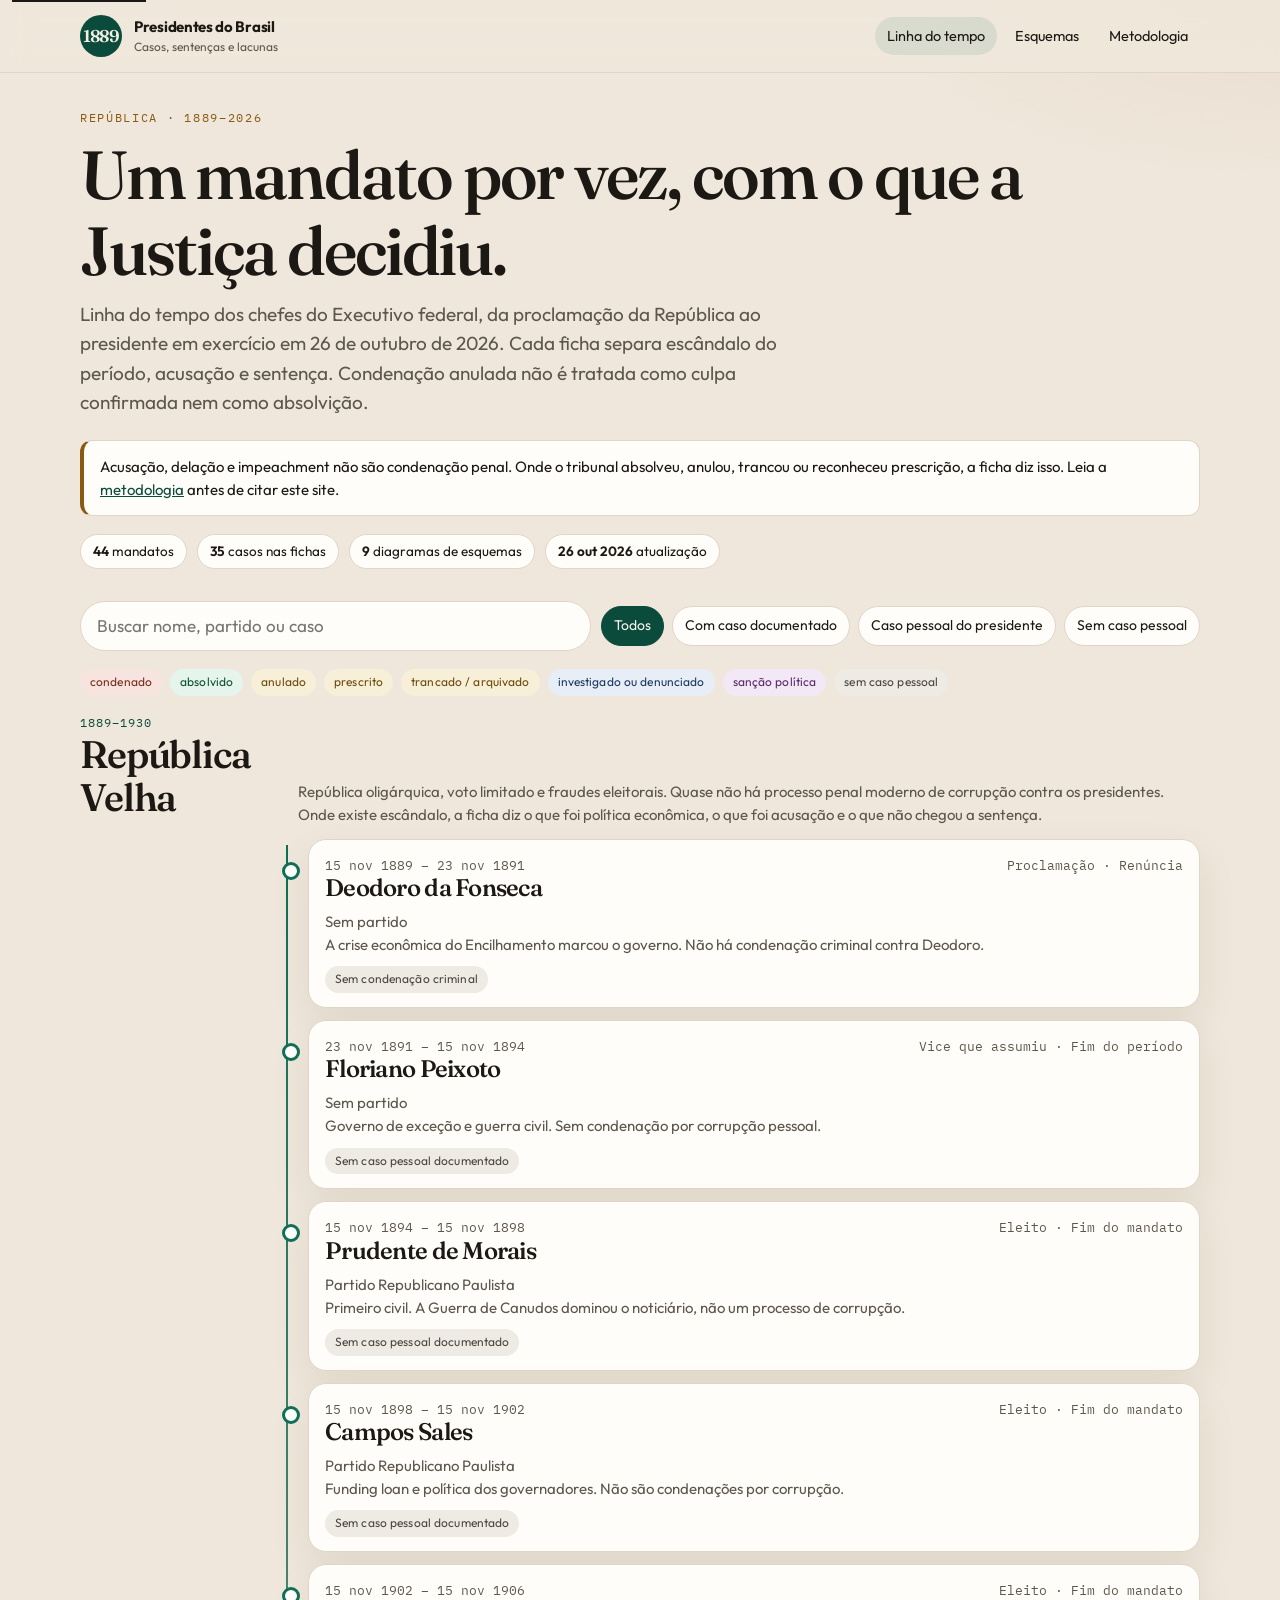
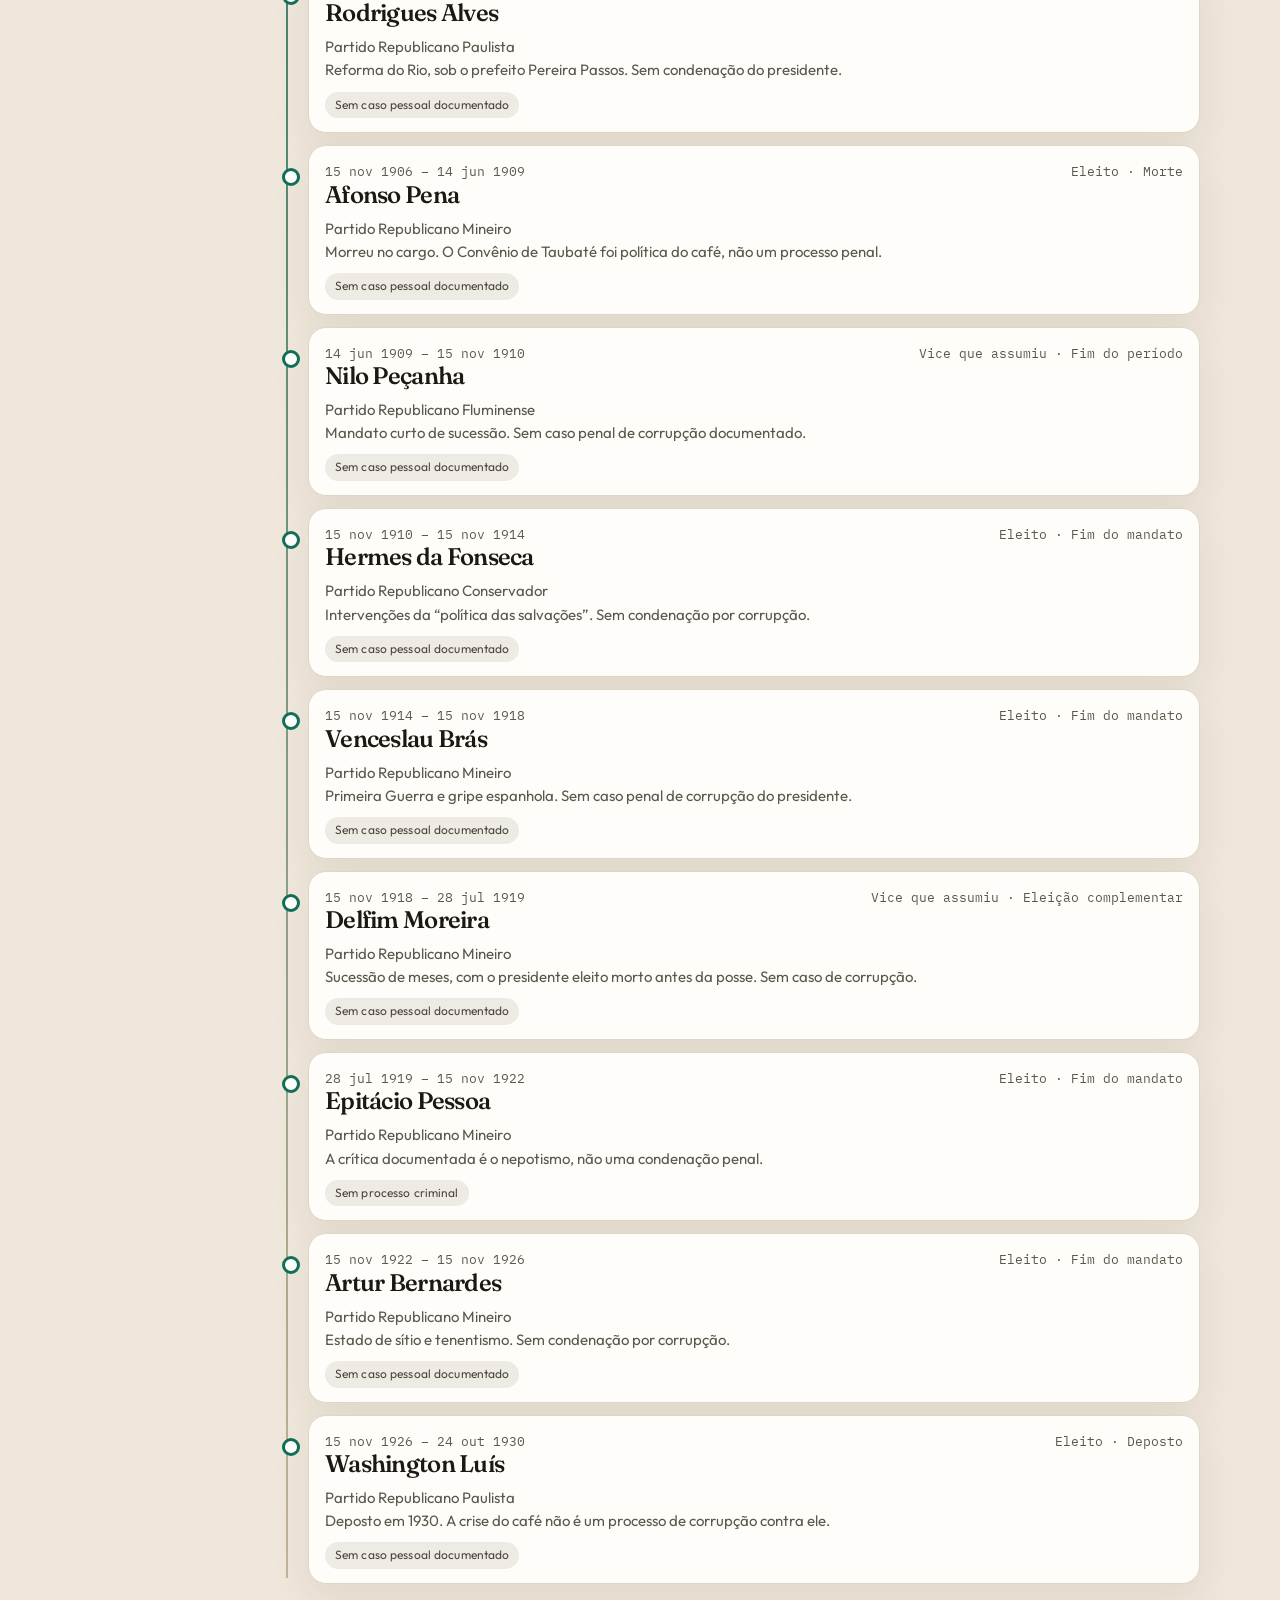
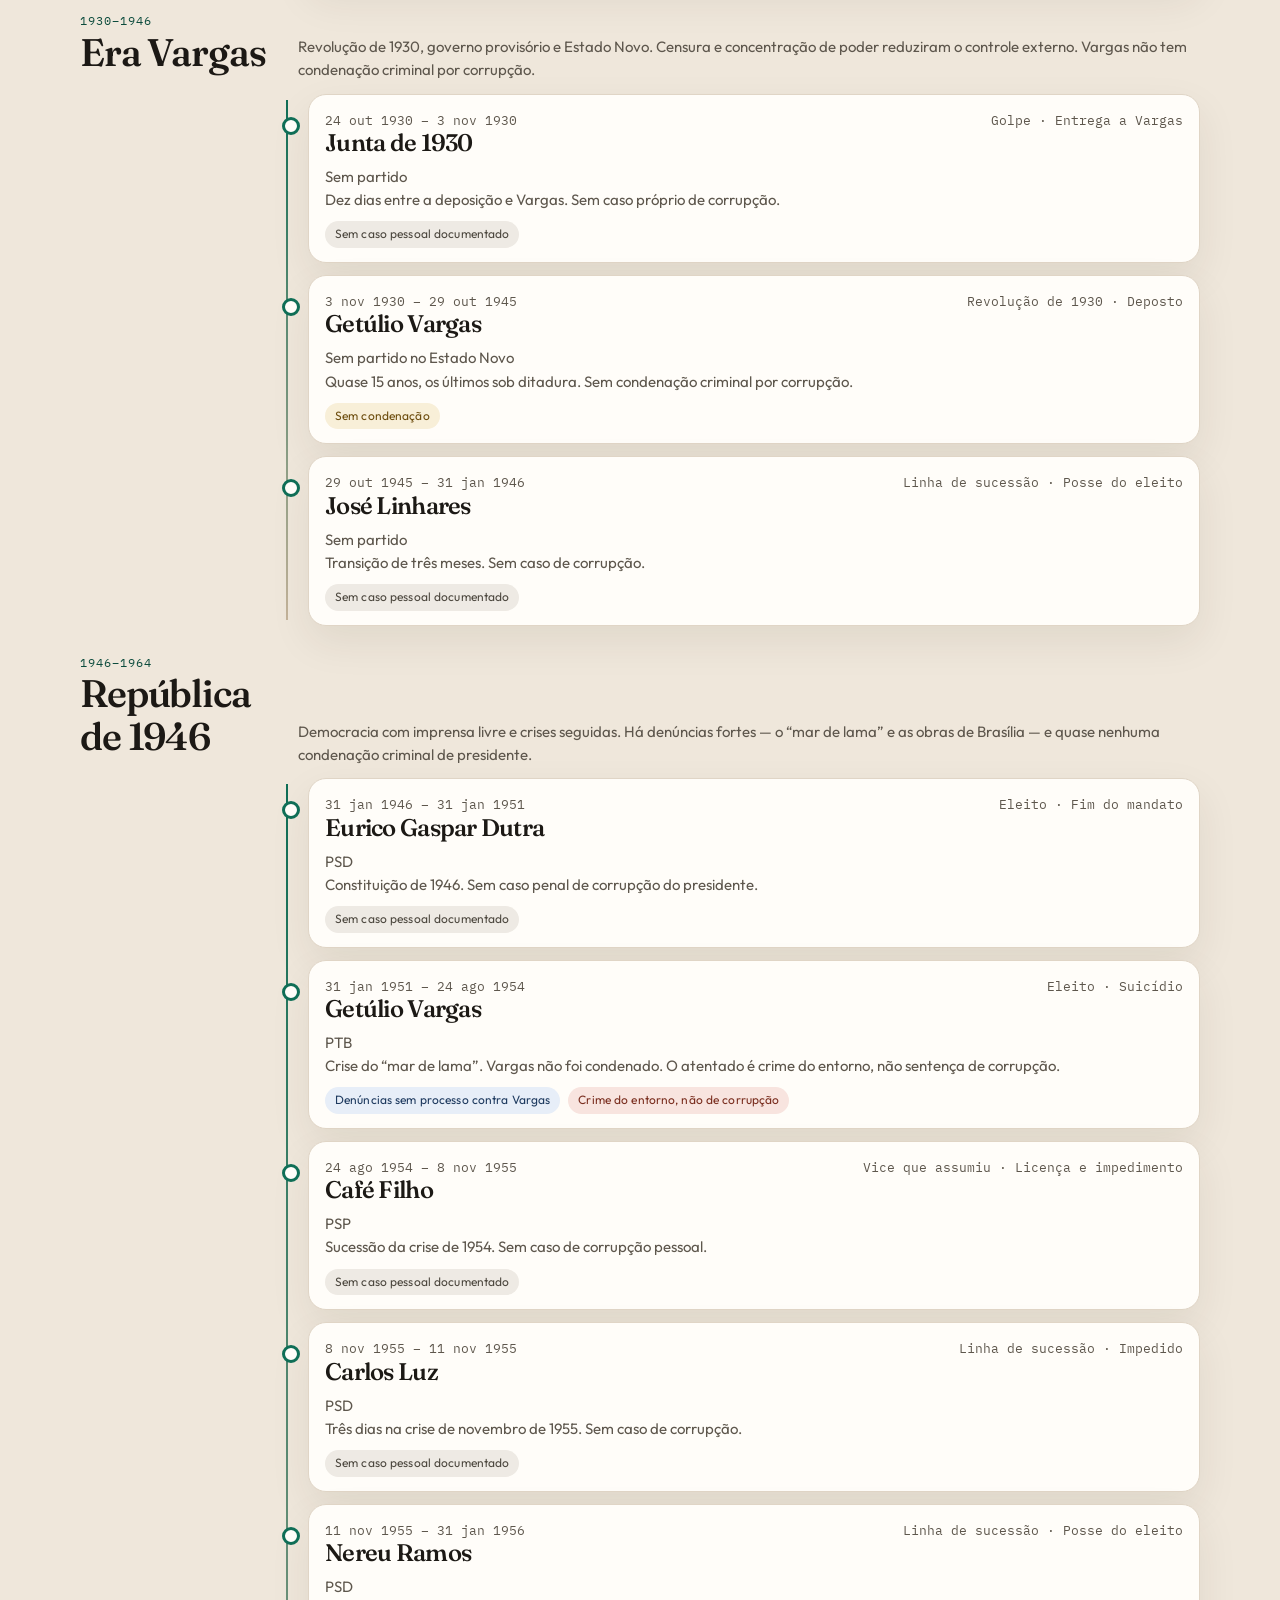
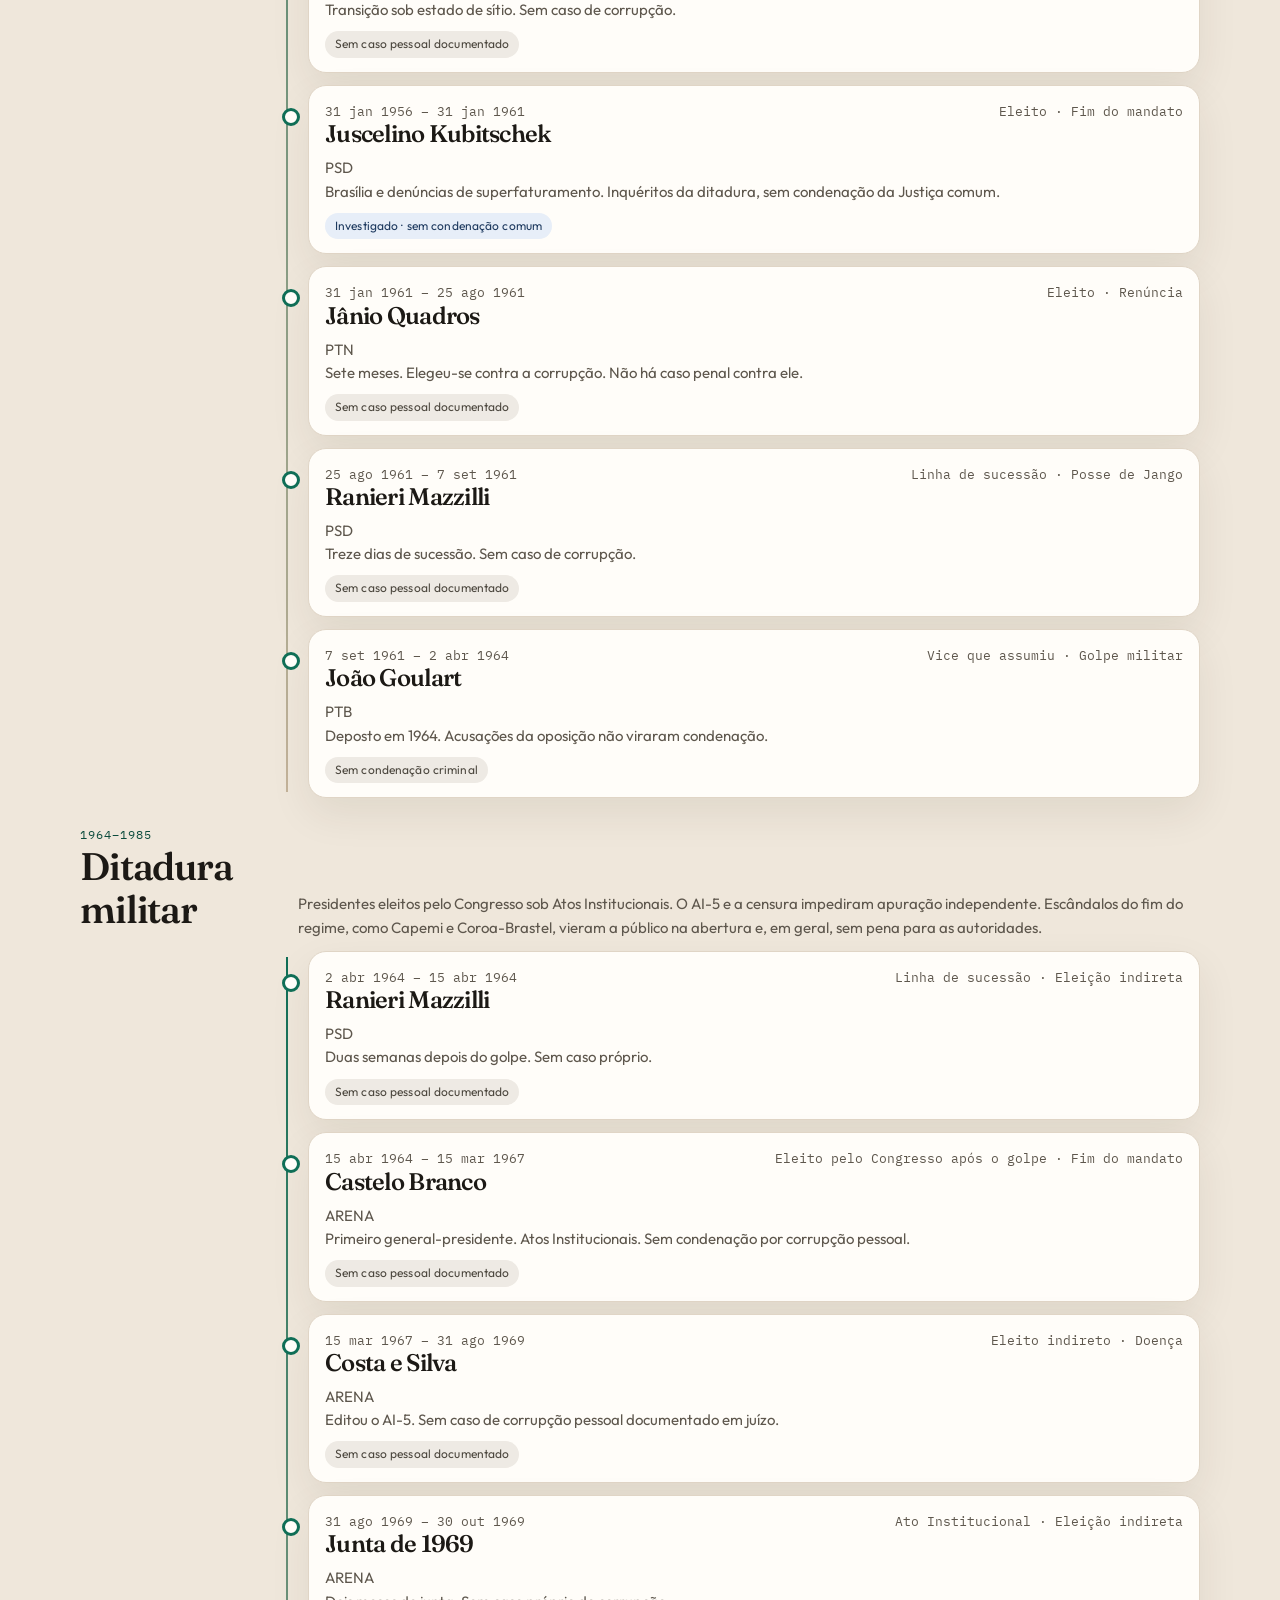
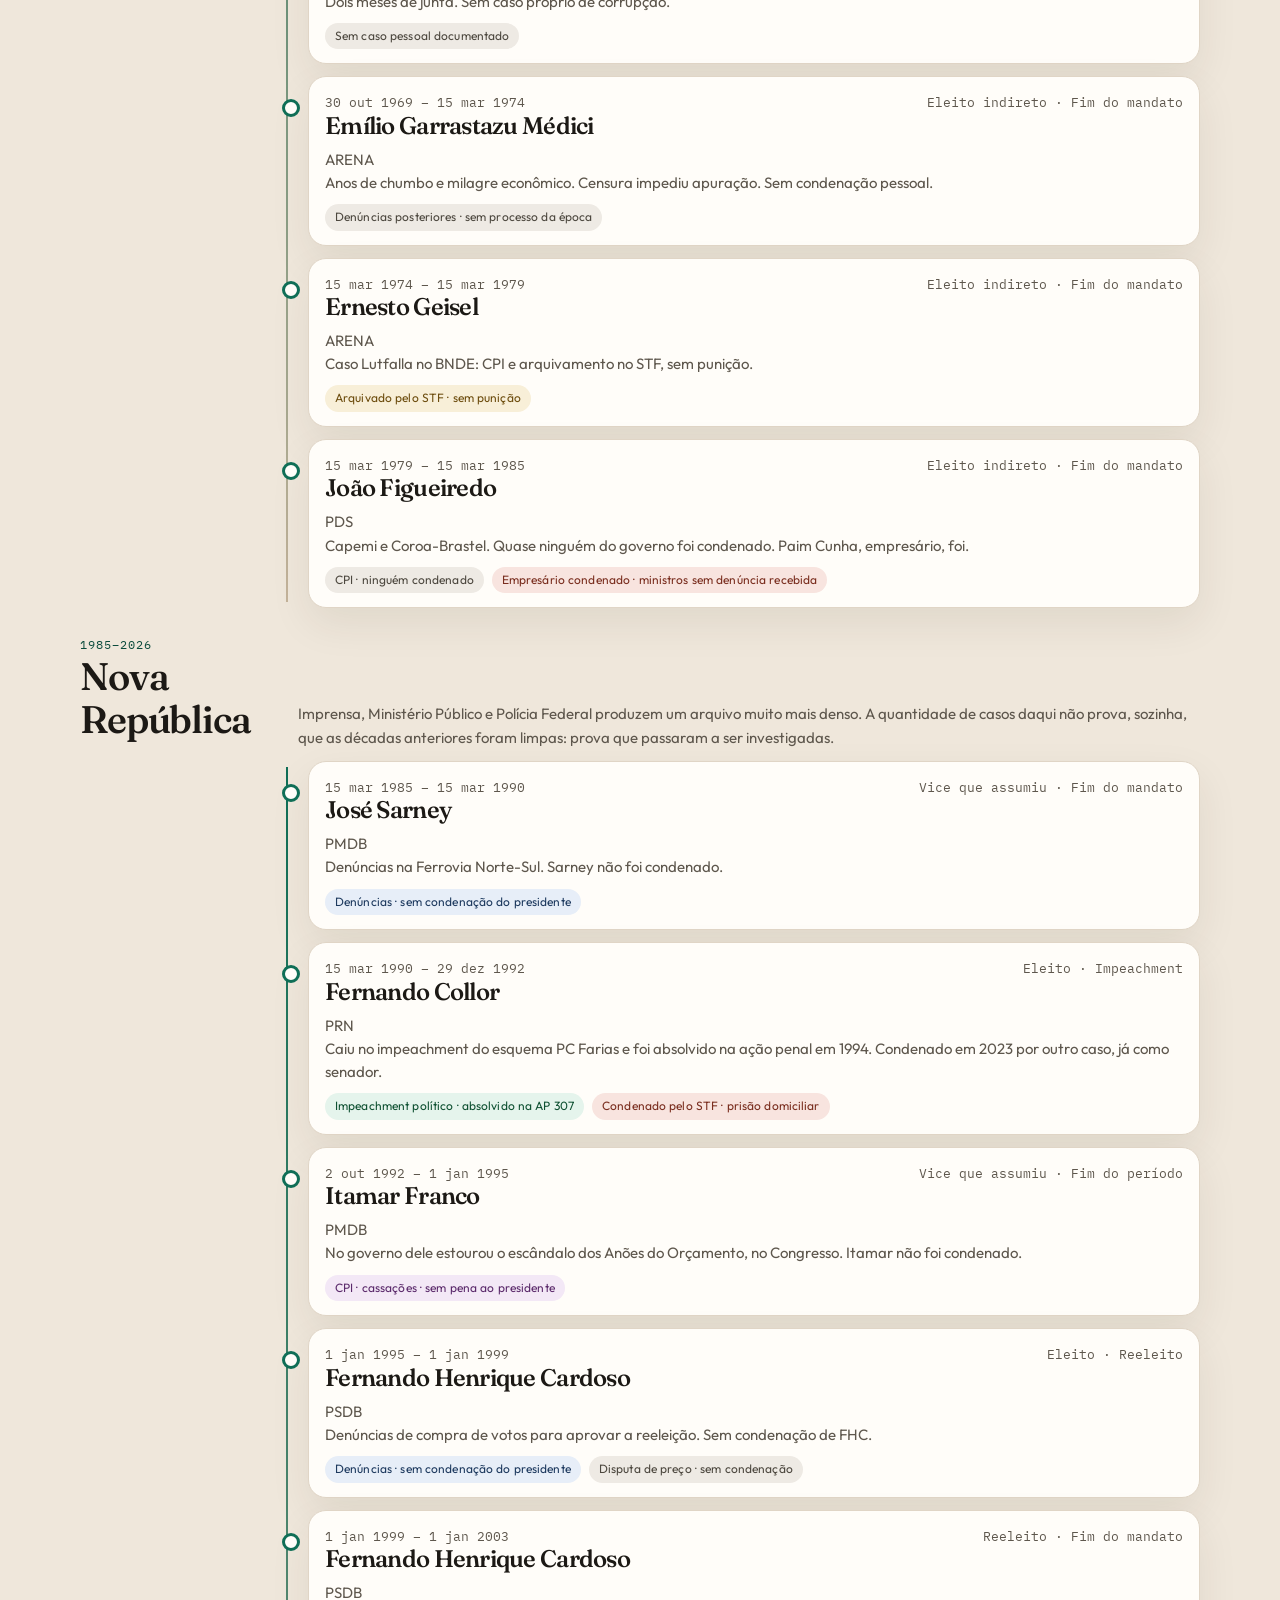
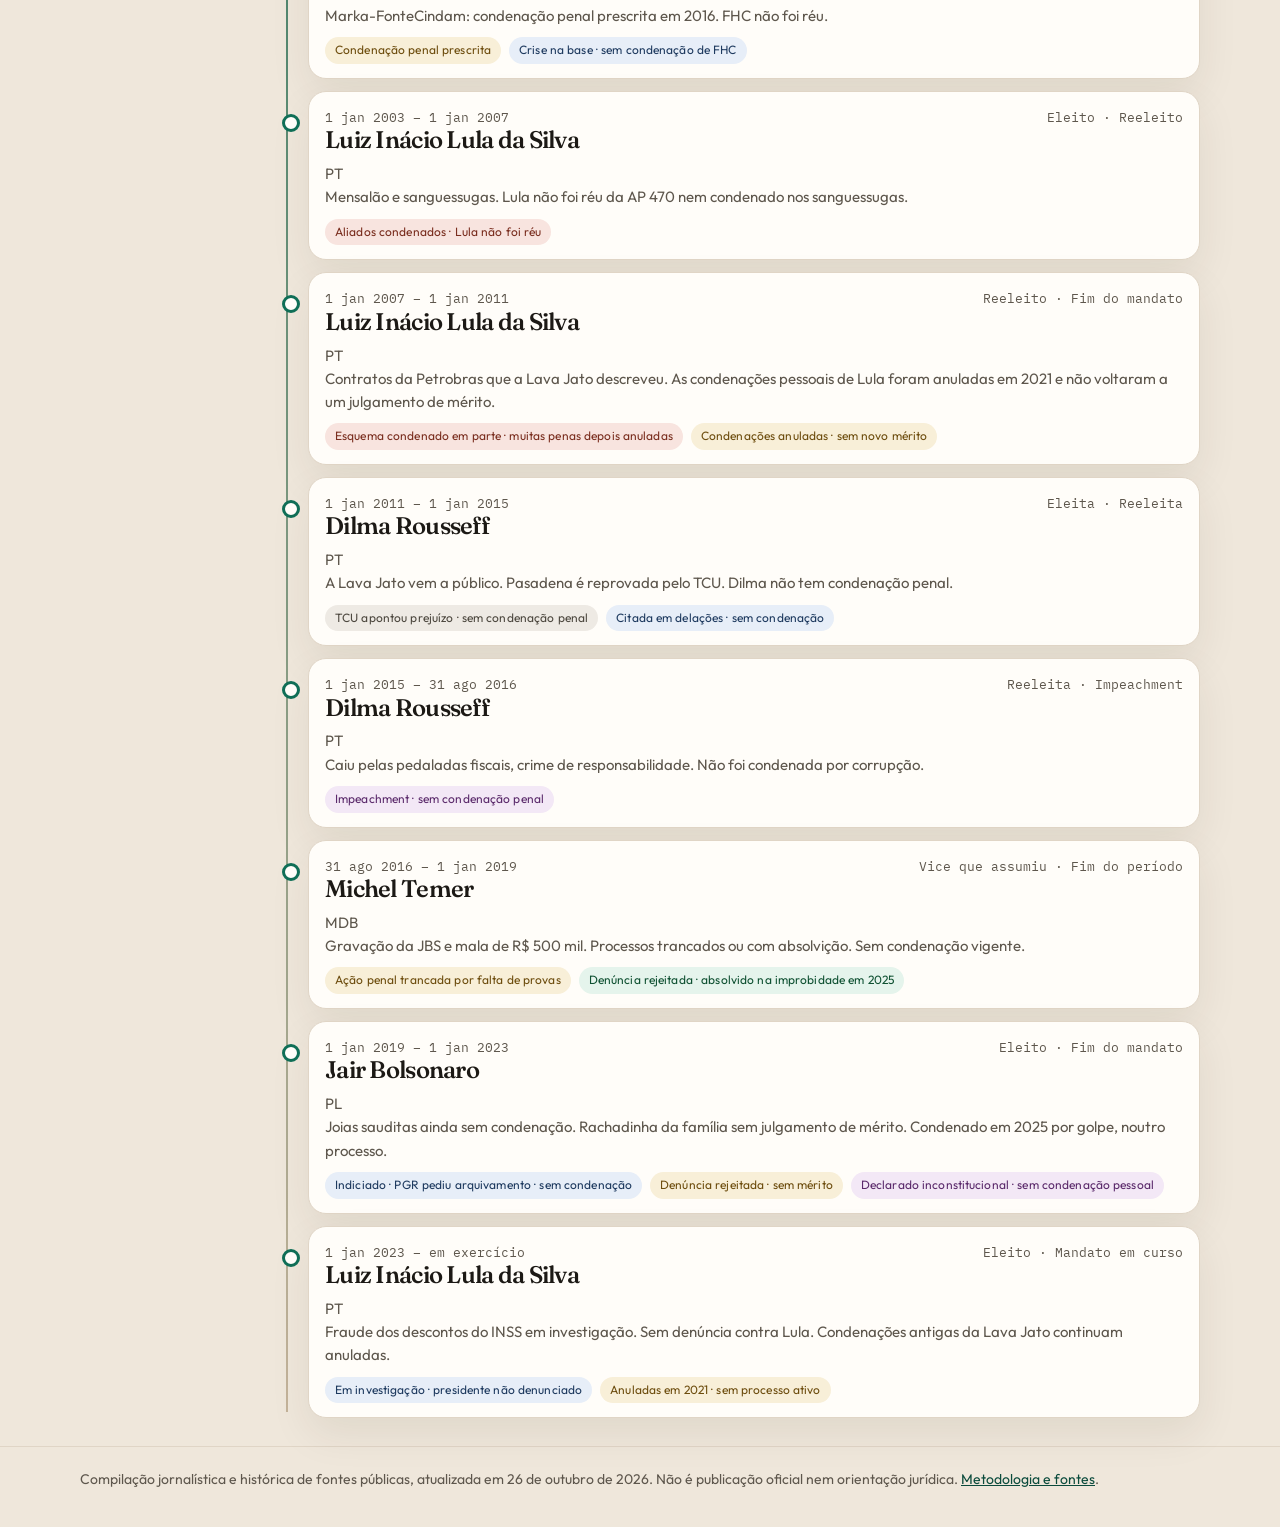
==== index.html @ c932212a "Adiciona o site estático da linha do tempo presidencial. Cada mandato desde 1889 traz os casos docum" ====
<!DOCTYPE html>
<html lang="pt-BR">
<head>
  <meta charset="utf-8">
  <meta name="viewport" content="width=device-width, initial-scale=1">
  <title>Presidentes do Brasil e os casos — linha do tempo</title>
  <meta name="description" content="Linha do tempo neutra dos presidentes do Brasil desde 1889, com os principais casos de corrupção de cada mandato e o status jurídico atual.">
  <link rel="icon" href="favicon.svg" type="image/svg+xml">
  <link rel="preconnect" href="https://fonts.googleapis.com">
  <link rel="preconnect" href="https://fonts.gstatic.com" crossorigin>
  <link href="https://fonts.googleapis.com/css2?family=Fraunces:opsz,wght@9..144,500;9..144,620&family=IBM+Plex+Mono:wght@400;500&family=Outfit:wght@380;520;640&display=swap" rel="stylesheet">
  <link rel="stylesheet" href="css/style.css">
</head>
<body>
  <a class="skip" href="#conteudo">Ir ao conteúdo</a>
  <header class="site-header">
    <div class="wrap header-inner">
      <a class="brand" href="index.html">
        <span class="brand-mark">1889</span>
        <span><strong>Presidentes do Brasil</strong><small>Casos, sentenças e lacunas</small></span>
      </a>
      <nav class="nav" aria-label="Principal">
        <a href="index.html" aria-current="page">Linha do tempo</a>
        <a href="esquemas.html">Esquemas</a>
        <a href="metodologia.html">Metodologia</a>
      </nav>
    </div>
  </header>
  <noscript><p class="noscript">A linha do tempo precisa de JavaScript. A página de metodologia pode ser lida sem ele.</p></noscript>
  <main id="conteudo">
    <section class="view-lista" id="view-lista">
      <div class="wrap hero">
        <p class="kicker">República · 1889–2026</p>
        <h1>Um mandato por vez, com o que a Justiça decidiu.</h1>
        <p class="lede">Linha do tempo dos chefes do Executivo federal, da proclamação da República ao presidente em exercício em 26 de outubro de 2026. Cada ficha separa escândalo do período, acusação e sentença. Condenação anulada não é tratada como culpa confirmada nem como absolvição.</p>
        <p class="notice">Acusação, delação e impeachment não são condenação penal. Onde o tribunal absolveu, anulou, trancou ou reconheceu prescrição, a ficha diz isso. Leia a <a href="metodologia.html">metodologia</a> antes de citar este site.</p>
        <div class="stats" id="stats"></div>
      </div>
      <div class="wrap">
        <div class="toolbar">
          <label class="sr" for="q" style="position:absolute;left:-999px">Buscar</label>
          <input class="search" id="q" type="search" placeholder="Buscar nome, partido ou caso" autocomplete="off">
          <div class="chips" role="group" aria-label="Filtrar mandatos">
            <button class="chip" type="button" data-filter="todos" aria-pressed="true">Todos</button>
            <button class="chip" type="button" data-filter="caso" aria-pressed="false">Com caso documentado</button>
            <button class="chip" type="button" data-filter="pessoal" aria-pressed="false">Caso pessoal do presidente</button>
            <button class="chip" type="button" data-filter="sem" aria-pressed="false">Sem caso pessoal</button>
          </div>
        </div>
        <div class="legend" aria-hidden="true">
          <span class="pill condenado">condenado</span>
          <span class="pill absolvido">absolvido</span>
          <span class="pill anulado">anulado</span>
          <span class="pill prescrito">prescrito</span>
          <span class="pill trancado">trancado / arquivado</span>
          <span class="pill investigado">investigado ou denunciado</span>
          <span class="pill politico">sanção política</span>
          <span class="pill sem">sem caso pessoal</span>
        </div>
        <div id="timeline"></div>
      </div>
    </section>
    <article class="view-detail wrap detail" id="view-mandato" hidden></article>
  </main>
  <footer class="footer">
    <div class="wrap">
      Compilação jornalística e histórica de fontes públicas, atualizada em 26 de outubro de 2026. Não é publicação oficial nem orientação jurídica.
      <a href="metodologia.html">Metodologia e fontes</a>.
    </div>
  </footer>
  <script src="js/presidents.js"></script>
  <script src="js/schemes.js"></script>
  <script src="js/app.js"></script>
</body>
</html>
---- css/style.css ----
:root {
  --bg: #efe7db;
  --bg-2: #f7f1e8;
  --paper: #fffdf9;
  --ink: #1c1915;
  --muted: #5e574d;
  --line: #e0d5c6;
  --green: #0f6e56;
  --green-dark: #0b4b3c;
  --clay: #9a3412;
  --gold: #8a5a12;
  --navy: #1e3a5f;
  --shadow: 0 16px 40px rgba(48, 32, 14, 0.08);
  --serif: "Fraunces", "Iowan Old Style", Palatino, Georgia, serif;
  --sans: "Outfit", "Segoe UI", Helvetica, Arial, sans-serif;
  --mono: "IBM Plex Mono", ui-monospace, monospace;
  --radius: 18px;
  color-scheme: light;
}

* { box-sizing: border-box; }
html { scroll-behavior: smooth; }
body {
  margin: 0;
  background:
    radial-gradient(1200px 500px at 10% -10%, rgba(15, 110, 86, 0.08), transparent 50%),
    radial-gradient(900px 400px at 100% 0%, rgba(154, 52, 18, 0.06), transparent 45%),
    var(--bg);
  color: var(--ink);
  font-family: var(--sans);
  font-size: 17px;
  line-height: 1.55;
}
img { max-width: 100%; }
a { color: var(--green-dark); }
a:hover { color: var(--clay); }
:focus-visible {
  outline: 3px solid #c47b2b;
  outline-offset: 2px;
}
.skip {
  position: absolute;
  left: 12px;
  top: -40px;
  background: var(--ink);
  color: white;
  padding: 8px 12px;
  z-index: 20;
}
.skip:focus { top: 12px; }

.wrap { width: min(1120px, calc(100% - 32px)); margin: 0 auto; }
.wrap-wide { width: min(1240px, calc(100% - 28px)); margin: 0 auto; }

.site-header {
  position: sticky;
  top: 0;
  z-index: 10;
  backdrop-filter: blur(14px);
  background: rgba(239, 231, 219, 0.88);
  border-bottom: 1px solid rgba(28, 25, 21, 0.08);
}
.header-inner {
  display: flex;
  align-items: center;
  justify-content: space-between;
  gap: 16px;
  min-height: 72px;
}
.brand { display: flex; align-items: center; gap: 12px; text-decoration: none; color: inherit; }
.brand-mark {
  width: 42px;
  height: 42px;
  border-radius: 50%;
  display: grid;
  place-items: center;
  background: var(--green-dark);
  color: #f4efe4;
  font-family: var(--serif);
  font-weight: 600;
  letter-spacing: -0.04em;
}
.brand strong { display: block; font-size: 15px; letter-spacing: -0.02em; }
.brand small { display: block; color: var(--muted); font-size: 12px; }
.nav { display: flex; gap: 6px; }
.nav a {
  text-decoration: none;
  color: var(--ink);
  padding: 8px 12px;
  border-radius: 999px;
  font-size: 14.5px;
}
.nav a[aria-current="page"], .nav a:hover { background: rgba(15, 110, 86, 0.1); }

.hero { padding: 36px 0 10px; }
.kicker {
  font-family: var(--mono);
  font-size: 12px;
  letter-spacing: 0.14em;
  text-transform: uppercase;
  color: var(--gold);
  margin: 0 0 8px;
}
h1, h2, h3, h4 { font-family: var(--serif); font-weight: 560; letter-spacing: -0.03em; line-height: 1.12; }
h1 { font-size: clamp(40px, 6vw, 68px); margin: 0 0 12px; }
h2 { font-size: clamp(28px, 3vw, 40px); margin: 0 0 8px; }
h3 { font-size: 26px; margin: 0 0 8px; }
.lede { font-size: 19px; max-width: 740px; color: var(--muted); margin: 0; }
.notice {
  margin: 22px 0 0;
  padding: 14px 16px;
  background: var(--paper);
  border: 1px solid var(--line);
  border-left: 4px solid var(--gold);
  border-radius: 12px;
  color: var(--ink);
  font-size: 15px;
}
.stats { display: flex; flex-wrap: wrap; gap: 10px; margin-top: 18px; }
.stat {
  background: var(--paper);
  border: 1px solid var(--line);
  border-radius: 999px;
  padding: 6px 12px;
  font-size: 13.5px;
}
.stat b { font-weight: 650; }

.toolbar {
  display: flex;
  flex-wrap: wrap;
  gap: 10px;
  align-items: center;
  margin: 22px 0 18px;
}
.search {
  flex: 1 1 240px;
  min-width: 200px;
  background: var(--paper);
  border: 1px solid var(--line);
  border-radius: 999px;
  padding: 11px 16px;
  font: inherit;
  color: inherit;
}
.chips { display: flex; gap: 8px; flex-wrap: wrap; }
.chip, .text-btn, .tool-btn {
  border: 1px solid var(--line);
  background: var(--paper);
  color: var(--ink);
  border-radius: 999px;
  padding: 8px 12px;
  font: inherit;
  font-size: 14px;
  cursor: pointer;
}
.chip[aria-pressed="true"], .text-btn.primary {
  background: var(--green-dark);
  color: #f6f3ec;
  border-color: var(--green-dark);
}
.legend { display: flex; flex-wrap: wrap; gap: 8px; margin: 0 0 18px; }
.pill {
  display: inline-flex;
  align-items: center;
  gap: 6px;
  border-radius: 999px;
  padding: 3px 9px;
  font-size: 12px;
  letter-spacing: 0.01em;
  background: #efeae2;
  color: #3f3a33;
  border: 1px solid transparent;
  white-space: normal;
}
.pill.condenado { background: #f8e4df; color: #7a2e1f; }
.pill.absolvido { background: #e5f4ec; color: #0f5132; }
.pill.anulado, .pill.prescrito, .pill.trancado, .pill.arquivado { background: #f8efd8; color: #6d4d0e; }
.pill.investigado, .pill.denunciado, .pill.andamento { background: #e7eef8; color: #1e3a5f; }
.pill.politico { background: #f3e8f6; color: #5b2a6b; }
.pill.sem { background: #eeeae4; color: #4d483f; }

.era { margin: 8px 0 28px; }
.era-head {
  display: grid;
  grid-template-columns: 200px 1fr;
  gap: 18px;
  margin-bottom: 12px;
  align-items: end;
}
.era-head p { margin: 0; color: var(--muted); font-size: 15px; }
.era-label {
  font-family: var(--mono);
  font-size: 12px;
  letter-spacing: 0.08em;
  text-transform: uppercase;
  color: var(--green-dark);
}
.rail { position: relative; display: flex; flex-direction: column; gap: 12px; margin-left: 200px; padding-left: 28px; }
.rail::before {
  content: "";
  position: absolute;
  left: 6px;
  top: 6px;
  bottom: 6px;
  width: 2px;
  background: linear-gradient(var(--green), #c4b39a);
}
.card {
  position: relative;
  background: var(--paper);
  border: 1px solid var(--line);
  border-radius: var(--radius);
  padding: 16px 16px 14px;
  box-shadow: var(--shadow);
  text-align: left;
  width: 100%;
  font: inherit;
  color: inherit;
  cursor: pointer;
}
.card::before {
  content: "";
  position: absolute;
  left: -27px;
  top: 22px;
  width: 12px;
  height: 12px;
  border-radius: 50%;
  background: var(--paper);
  border: 3px solid var(--green);
}
.card:hover { border-color: #c9bba6; }
.card-top, .meta-row, .card-pills, .source-list, .split, .scheme-nav {
  display: flex; flex-wrap: wrap; gap: 8px; align-items: center;
}
.card-top { justify-content: space-between; }
.years { font-family: var(--mono); font-size: 12.5px; color: var(--muted); }
.card h3 { font-size: 24px; }
.party { color: var(--clay); font-size: 14px; margin: 0 0 6px; }
.card p { margin: 0; color: var(--muted); font-size: 15px; }
.card-pills { margin-top: 10px; }
.empty {
  padding: 28px;
  background: var(--paper);
  border-radius: var(--radius);
  border: 1px dashed var(--line);
}

.detail { padding-bottom: 48px; }
.back {
  display: inline-flex;
  margin: 18px 0;
  text-decoration: none;
  font-size: 14px;
}
.meta-grid {
  display: grid;
  grid-template-columns: repeat(4, 1fr);
  gap: 10px;
  margin: 16px 0 18px;
}
.meta-box {
  background: var(--paper);
  border: 1px solid var(--line);
  border-radius: 14px;
  padding: 12px;
}
.meta-box span { display: block; font-size: 12px; color: var(--muted); text-transform: uppercase; letter-spacing: 0.06em; }
.meta-box strong { display: block; margin-top: 4px; font-size: 15px; font-weight: 600; }
.prose { max-width: 760px; }
.prose p { color: var(--ink); }
.case {
  background: var(--paper);
  border: 1px solid var(--line);
  border-radius: var(--radius);
  padding: 18px;
  margin: 12px 0;
}
.case h3 { font-size: 28px; }
.facts { display: grid; grid-template-columns: 1fr 1fr; gap: 10px; margin-top: 12px; }
.fact { background: var(--bg-2); border-radius: 12px; padding: 10px 12px; }
.fact span { display: block; font-size: 12px; letter-spacing: 0.05em; text-transform: uppercase; color: var(--muted); }
.fact p { margin: 4px 0 0; font-size: 15px; }
.source-list { margin-top: 12px; }
.source-list a {
  font-size: 13.5px;
  background: #f3eee6;
  border-radius: 999px;
  padding: 5px 10px;
  text-decoration: none;
}
.banner {
  background: #14352c;
  color: #f6f3ec;
  border-radius: var(--radius);
  padding: 16px 18px;
  margin: 12px 0;
}
.banner a { color: #d8f3ea; }
.callout {
  border: 1px solid var(--line);
  background: #fff8ee;
  border-radius: 14px;
  padding: 12px 14px;
  margin: 12px 0;
}
.callout strong { font-family: var(--serif); font-size: 18px; }

.scheme-layout { display: grid; grid-template-columns: 250px 1fr; gap: 18px; padding: 22px 0 40px; }
.scheme-nav { flex-direction: column; align-items: stretch; position: sticky; top: 88px; }
.scheme-nav button { text-align: left; border-radius: 14px; }
.map-window {
  background: #1b2430;
  border-radius: 22px;
  overflow: hidden;
  box-shadow: 0 24px 70px rgba(20, 16, 12, 0.18);
  color: #f4efe6;
}
.map-titlebar {
  display: flex;
  align-items: center;
  gap: 10px;
  padding: 10px 12px;
  background: #141b26;
  border-bottom: 1px solid rgba(255,255,255,.06);
}
.dots { display: flex; gap: 6px; }
.dots i { width: 10px; height: 10px; border-radius: 50%; display: block; background: #c45c4a; }
.dots i:nth-child(2) { background: #d2a24a; }
.dots i:nth-child(3) { background: #3f9a6d; }
.map-titlebar strong { font-size: 14px; font-weight: 580; }
.map-tools { margin-left: auto; display: flex; gap: 6px; align-items: center; }
.tool-btn {
  background: #243044;
  color: #f4efe6;
  border-color: #33445c;
  padding: 6px 10px;
}
.zoom-label { font-family: var(--mono); font-size: 12px; color: #c9d3e2; min-width: 42px; text-align: right; }
.map-stage {
  position: relative;
  height: min(78vh, 820px);
  background:
    radial-gradient(circle at 1px 1px, rgba(255,255,255,.09) 1px, transparent 0) 0 0 / 22px 22px,
    linear-gradient(#243246, #1d2836);
  overflow: hidden;
  touch-action: none;
  cursor: grab;
}
.map-stage.dragging { cursor: grabbing; }
.map-world { position: absolute; left: 0; top: 0; transform-origin: 0 0; }
.map-edges { position: absolute; left: 0; top: 0; overflow: visible; }
.map-node {
  position: absolute;
  margin: 0;
  text-align: left;
  border-radius: 16px;
  padding: 10px 12px 11px;
  border: 1px solid rgba(255,255,255,.45);
  background: #fffdf9;
  color: var(--ink);
  box-shadow: 0 10px 24px rgba(0,0,0,.18);
  cursor: pointer;
  font: inherit;
}
.map-node strong { display: block; font-size: 15px; letter-spacing: -0.02em; line-height: 1.25; }
.map-node em { display: block; margin-top: 4px; font-style: normal; font-size: 13px; color: var(--muted); line-height: 1.35; }
.map-node .tag {
  display: inline-block;
  margin-bottom: 6px;
  font-family: var(--mono);
  font-size: 10px;
  letter-spacing: 0.08em;
  text-transform: uppercase;
  color: var(--navy);
}
.map-node.public { box-shadow: inset 4px 0 0 #0f6e56, 0 10px 24px rgba(0,0,0,.18); }
.map-node.company { box-shadow: inset 4px 0 0 #9a3412, 0 10px 24px rgba(0,0,0,.18); }
.map-node.operator { box-shadow: inset 4px 0 0 #1e3a5f, 0 10px 24px rgba(0,0,0,.18); }
.map-node.launder { box-shadow: inset 4px 0 0 #6b3f78, 0 10px 24px rgba(0,0,0,.18); }
.map-node.politics { box-shadow: inset 4px 0 0 #8c3a4b, 0 10px 24px rgba(0,0,0,.18); }
.map-node.outcome { box-shadow: inset 4px 0 0 #3f4a3c, 0 10px 24px rgba(0,0,0,.18); }
.map-node.alleged { border-style: dashed; border-width: 2px; background: #fffaf3; }
.map-node[aria-pressed="true"] { outline: 3px solid #e0a15a; }
.edge-label {
  font-family: var(--sans);
  font-size: 11px;
  fill: #1c1915;
}
.map-help { color: #c5d0de; font-size: 12.5px; padding: 8px 14px 12px; margin: 0; }
.map-node-detail {
  background: #f7f1e8;
  color: var(--ink);
  padding: 12px 14px 14px;
  min-height: 76px;
}
.map-node-detail strong { font-family: var(--serif); font-size: 18px; }
.map-node-detail p { margin: 4px 0 0; font-size: 14.5px; }
.map-detail {
  background: var(--paper);
  border: 1px solid var(--line);
  border-radius: 16px;
  padding: 14px 16px;
  margin-top: 12px;
}
.map-detail h3 { margin-top: 0; }
.flow { margin: 8px 0 0; padding-left: 18px; }
.flow li { margin: 6px 0; }

.longform { padding: 28px 0 64px; }
.longform h2 { margin-top: 28px; }
.longform li { margin: 6px 0; }
.footer {
  border-top: 1px solid var(--line);
  padding: 22px 0 36px;
  color: var(--muted);
  font-size: 14px;
}
.noscript {
  margin: 12px auto;
  width: min(1120px, calc(100% - 32px));
  background: #fff4f0;
  border: 1px solid #efc7bb;
  padding: 12px 14px;
  border-radius: 12px;
}

@media (max-width: 900px) {
  .era-head, .meta-grid, .facts, .scheme-layout { grid-template-columns: 1fr; }
  .rail { margin-left: 0; }
  .scheme-nav { position: static; flex-direction: row; overflow: auto; flex-wrap: nowrap; padding-bottom: 4px; }
  .scheme-nav button { white-space: nowrap; }
  .header-inner { min-height: 64px; }
  .nav a { padding: 7px 9px; }
  .map-stage { height: 70vh; }
}
@media (max-width: 640px) {
  body { font-size: 16px; }
  .brand small { display: none; }
  h1 { font-size: 36px; }
  .card h3 { font-size: 22px; }
}
@media (prefers-reduced-motion: reduce) {
  html { scroll-behavior: auto; }
}
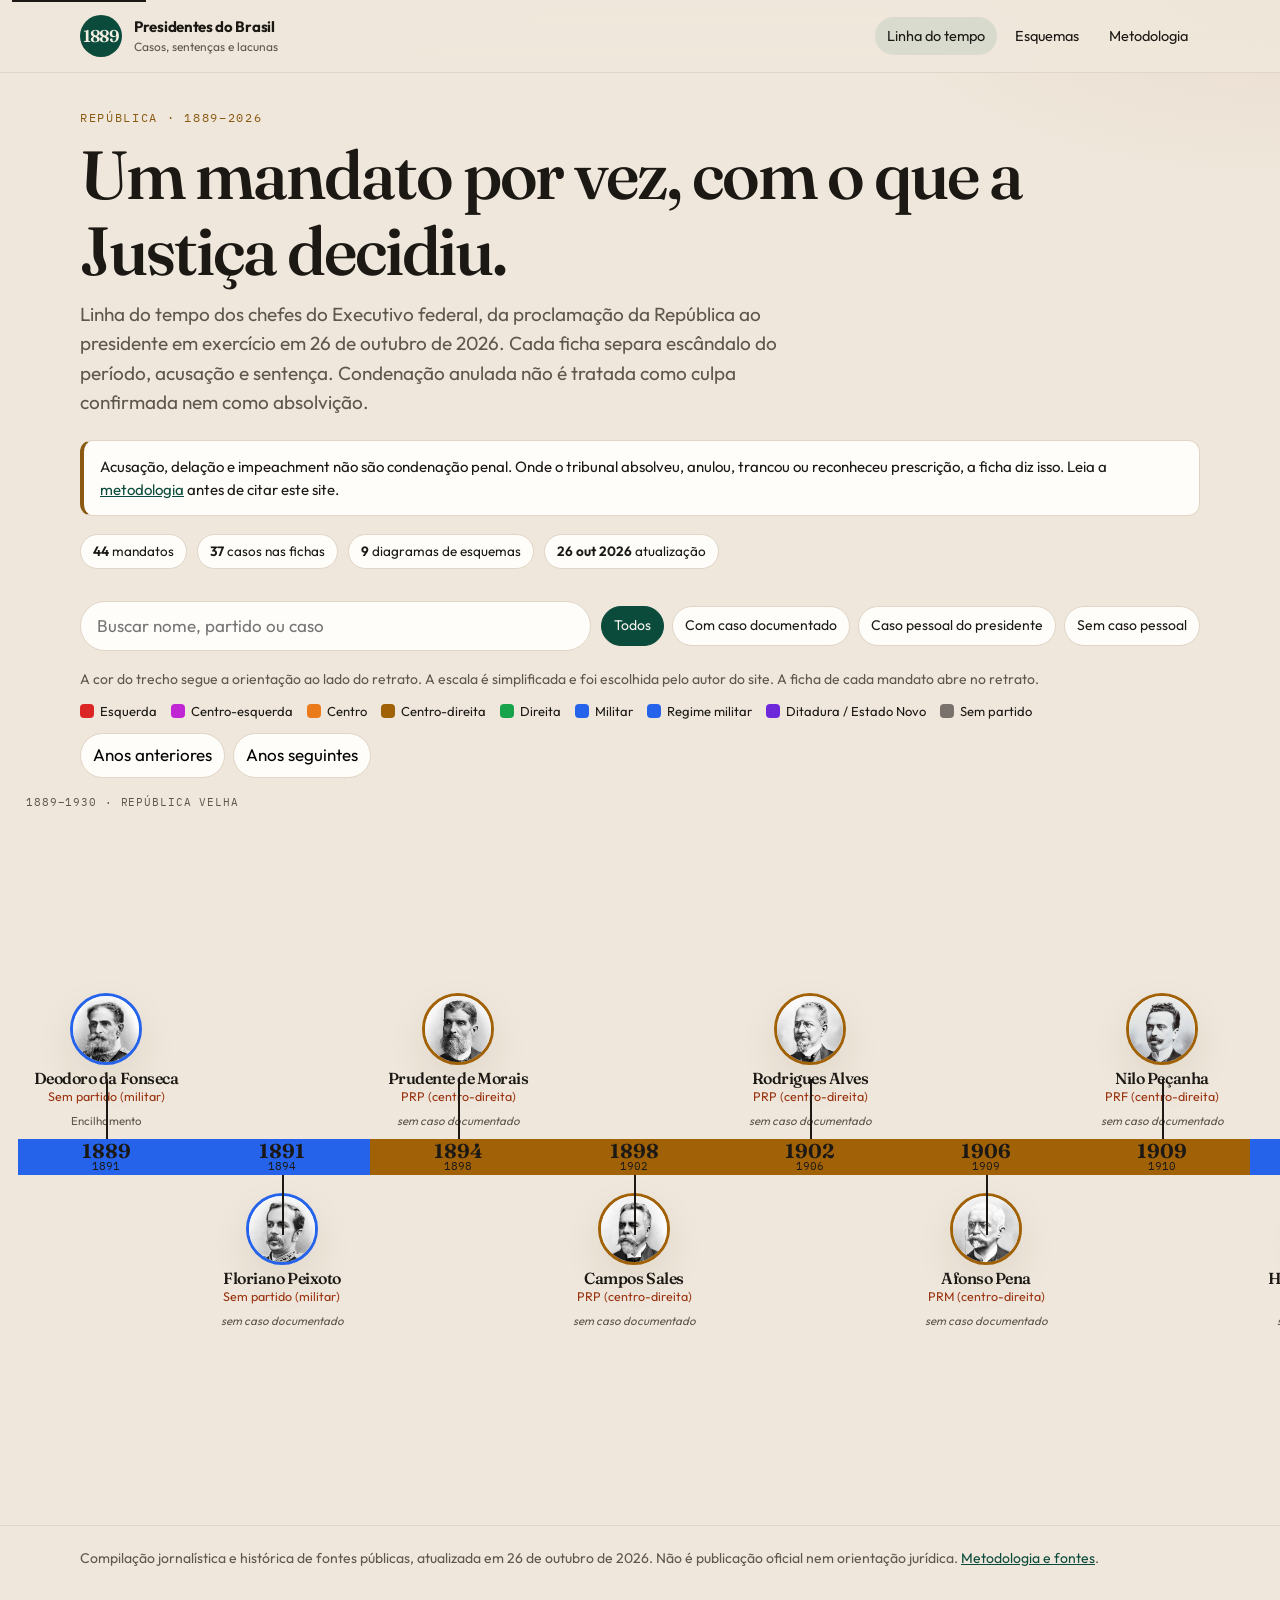
==== commit 5554c56a: "Linha do tempo horizontal, fichas mais completas e diagramas que arrastam. A página inicial passa a " ====
--- a/index.html
+++ b/index.html
@@ -47,20 +47,15 @@
             <button class="chip" type="button" data-filter="sem" aria-pressed="false">Sem caso pessoal</button>
           </div>
         </div>
-        <div class="legend" aria-hidden="true">
-          <span class="pill condenado">condenado</span>
-          <span class="pill absolvido">absolvido</span>
-          <span class="pill anulado">anulado</span>
-          <span class="pill prescrito">prescrito</span>
-          <span class="pill trancado">trancado / arquivado</span>
-          <span class="pill investigado">investigado ou denunciado</span>
-          <span class="pill politico">sanção política</span>
-          <span class="pill sem">sem caso pessoal</span>
+        <p class="legend-note">A cor do trecho segue a orientação ao lado do retrato. A escala é simplificada e foi escolhida pelo autor do site. A ficha de cada mandato abre no retrato.</p>
+        <ul class="orient-legend" id="orient-legend"></ul>
+        <div class="h-controls">
+          <button type="button" id="scroll-prev">Anos anteriores</button>
+          <button type="button" id="scroll-next">Anos seguintes</button>
         </div>
-        <div id="timeline"></div>
       </div>
+      <div id="timeline" class="h-scroll" tabindex="0" aria-label="Linha do tempo horizontal. Arraste, use a roda do mouse ou deslize para o lado."></div>
     </section>
-    <article class="view-detail wrap detail" id="view-mandato" hidden></article>
   </main>
   <footer class="footer">
     <div class="wrap">
@@ -70,6 +65,8 @@
   </footer>
   <script src="js/presidents.js"></script>
   <script src="js/schemes.js"></script>
+  <script src="js/orient.js"></script>
+  <script src="js/photos.js"></script>
   <script src="js/app.js"></script>
 </body>
 </html>
--- a/css/style.css
+++ b/css/style.css
@@ -347,6 +347,13 @@
   overflow: hidden;
   touch-action: none;
   cursor: grab;
+  user-select: none;
+  -webkit-user-select: none;
+}
+.map-stage.dragging, .map-stage.dragging * {
+  user-select: none;
+  -webkit-user-select: none;
+  cursor: grabbing;
 }
 .map-stage.dragging { cursor: grabbing; }
 .map-world { position: absolute; left: 0; top: 0; transform-origin: 0 0; }
@@ -361,8 +368,17 @@
   background: #fffdf9;
   color: var(--ink);
   box-shadow: 0 10px 24px rgba(0,0,0,.18);
-  cursor: pointer;
+  cursor: grab;
   font: inherit;
+  user-select: none;
+  -webkit-user-select: none;
+  -webkit-touch-callout: none;
+  touch-action: none;
+}
+.map-node-detail a {
+  display: inline-block;
+  margin-top: 8px;
+  font-size: 13px;
 }
 .map-node strong { display: block; font-size: 15px; letter-spacing: -0.02em; line-height: 1.25; }
 .map-node em { display: block; margin-top: 4px; font-style: normal; font-size: 13px; color: var(--muted); line-height: 1.35; }
@@ -390,10 +406,18 @@
 }
 .map-help { color: #c5d0de; font-size: 12.5px; padding: 8px 14px 12px; margin: 0; }
 .map-node-detail {
+  position: absolute;
+  left: 12px;
+  right: 12px;
+  bottom: 12px;
+  z-index: 3;
   background: #f7f1e8;
   color: var(--ink);
   padding: 12px 14px 14px;
-  min-height: 76px;
+  border-radius: 14px;
+  box-shadow: 0 12px 30px rgba(0, 0, 0, 0.28);
+  max-height: 42%;
+  overflow: auto;
 }
 .map-node-detail strong { font-family: var(--serif); font-size: 18px; }
 .map-node-detail p { margin: 4px 0 0; font-size: 14.5px; }
@@ -417,6 +441,132 @@
   color: var(--muted);
   font-size: 14px;
 }
+.legend-note { margin: 0 0 10px; color: var(--muted); font-size: 14px; }
+.orient-legend { display: flex; flex-wrap: wrap; gap: 8px 14px; list-style: none; margin: 0 0 12px; padding: 0; }
+.orient-key { display: inline-flex; align-items: center; gap: 6px; font-size: 13px; }
+.orient-key i { width: 14px; height: 14px; border-radius: 4px; display: block; }
+.h-controls { display: flex; gap: 8px; margin-bottom: 8px; }
+.h-controls button {
+  border: 1px solid var(--line);
+  background: var(--paper);
+  border-radius: 999px;
+  padding: 8px 12px;
+  font: inherit;
+  cursor: pointer;
+}
+.h-scroll {
+  display: flex;
+  gap: 0;
+  overflow-x: auto;
+  overflow-y: hidden;
+  padding: 8px 18px 28px;
+  scroll-behavior: smooth;
+  cursor: grab;
+  user-select: none;
+  -webkit-user-select: none;
+  touch-action: pan-x;
+}
+.h-scroll.dragging { cursor: grabbing; scroll-behavior: auto; }
+.h-era { flex: 0 0 auto; }
+.h-era-label {
+  font-family: var(--mono);
+  font-size: 11px;
+  letter-spacing: 0.08em;
+  text-transform: uppercase;
+  color: var(--muted);
+  margin: 0 8px 6px;
+}
+.h-row { display: flex; height: 680px; }
+.h-item {
+  position: relative;
+  width: 176px;
+  flex: 0 0 176px;
+  height: 100%;
+}
+.h-item::before {
+  content: "";
+  position: absolute;
+  left: 0; right: 0;
+  top: calc(50% - 18px);
+  height: 36px;
+  background: var(--seg, #ea7a1a);
+}
+.h-year {
+  position: absolute;
+  left: 0; right: 0;
+  top: calc(50% - 18px);
+  height: 36px;
+  display: flex;
+  flex-direction: column;
+  align-items: center;
+  justify-content: center;
+  z-index: 2;
+  pointer-events: none;
+  color: #1c1915;
+  line-height: 1;
+}
+.h-year strong { font-family: var(--serif); font-size: 20px; font-weight: 650; }
+.h-year small { font-family: var(--mono); font-size: 11px; }
+.h-tick {
+  position: absolute;
+  left: 50%;
+  width: 2px;
+  background: #1c1915;
+  z-index: 1;
+}
+.h-item.above .h-tick { top: calc(50% - 78px); height: 60px; }
+.h-item.below .h-tick { top: calc(50% + 18px); height: 60px; }
+.h-card {
+  position: absolute;
+  left: 8px;
+  right: 8px;
+  display: flex;
+  flex-direction: column;
+  align-items: center;
+  text-align: center;
+  gap: 4px;
+}
+.h-item.above .h-card { bottom: calc(50% + 28px); }
+.h-item.below .h-card { top: calc(50% + 36px); }
+.portrait {
+  width: 72px;
+  height: 72px;
+  border-radius: 50%;
+  overflow: hidden;
+  display: grid;
+  place-items: center;
+  background: #fff;
+  border: 3px solid var(--seg, #1c1915);
+  box-shadow: var(--shadow);
+  text-decoration: none;
+  color: inherit;
+}
+.portrait img { width: 100%; height: 100%; object-fit: cover; object-position: center top; }
+.avatar {
+  width: 72px; height: 72px; display: grid; place-items: center;
+  font-family: var(--serif); font-size: 22px; background: #f3eee6;
+}
+.h-who h3 { font-size: 16px; margin: 0; line-height: 1.15; }
+.h-party { margin: 0; color: var(--clay); font-size: 12.5px; }
+.h-cases { list-style: none; margin: 4px 0 0; padding: 0; width: 100%; }
+.h-cases li {
+  font-size: 11.5px;
+  color: var(--muted);
+  margin: 0;
+  line-height: 1.25;
+}
+.h-cases li.none { font-style: italic; }
+.detail-head { display: flex; gap: 18px; align-items: flex-start; margin-top: 8px; }
+.detail-portrait { width: 180px; flex: 0 0 180px; }
+.detail-portrait img, .avatar-lg {
+  width: 160px; height: 200px; object-fit: cover; object-position: center top;
+  border-radius: 16px; border: 4px solid var(--line); display: block; background: #f3eee6;
+}
+.avatar-lg { display: grid; place-items: center; font-family: var(--serif); font-size: 42px; }
+.credit { font-size: 12px; color: var(--muted); margin: 6px 0 0; }
+.party-detail { margin: 0; color: var(--muted); font-size: 14px; }
+.detail { padding-top: 8px; }
+
 .noscript {
   margin: 12px auto;
   width: min(1120px, calc(100% - 32px));
